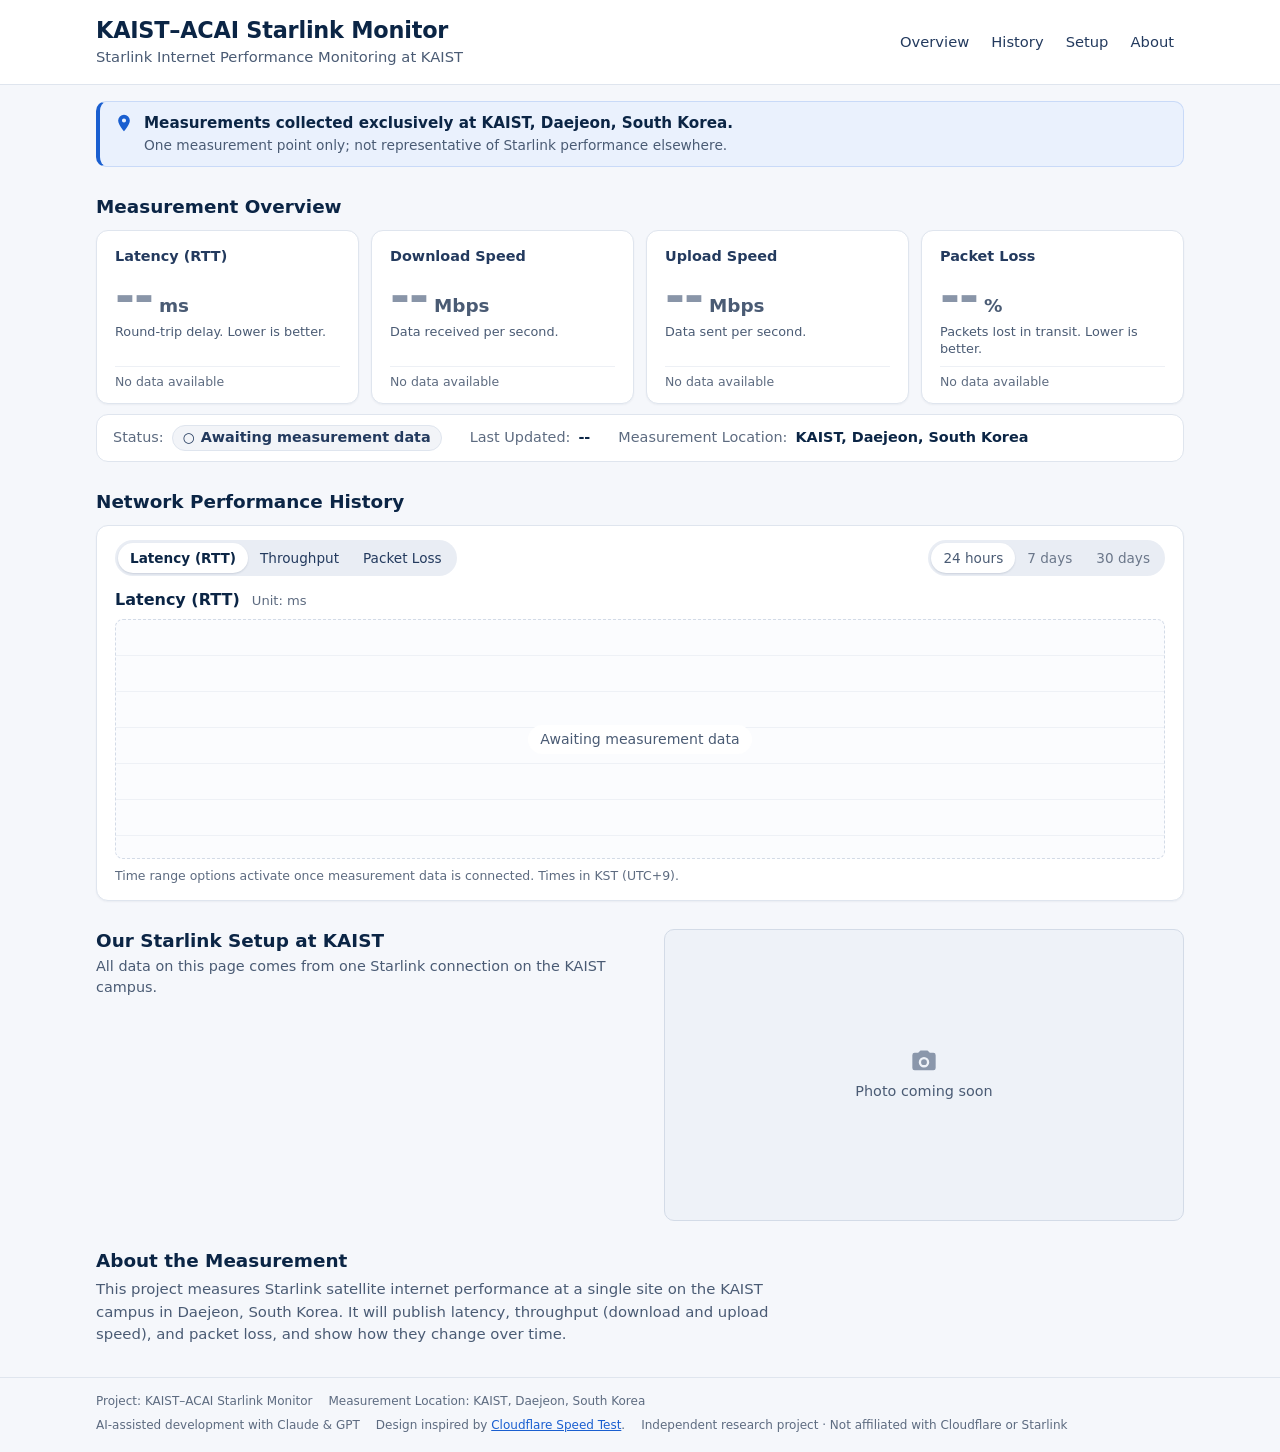
==== index.html @ 684a7f88 "Add first version of KAIST-ACAI Starlink Monitor dashboard Static HTML/CSS/JS dashboard with empty s" ====
<!doctype html>
<html lang="en">
<head>
  <meta charset="utf-8">
  <meta name="viewport" content="width=device-width, initial-scale=1">
  <title>KAIST–ACAI Starlink Monitor</title>
  <meta name="description" content="Starlink internet performance (latency, throughput, packet loss) measured at a single site at KAIST, Daejeon, South Korea.">
  <link rel="stylesheet" href="css/style.css">
</head>
<body>
  <a class="skip-link" href="#main">Skip to content</a>

  <header class="site-header">
    <div class="container header-inner">
      <div class="brand">
        <h1 class="brand-title">KAIST–ACAI Starlink Monitor</h1>
        <p class="brand-subtitle">Starlink Internet Performance Monitoring at KAIST</p>
      </div>
      <nav class="site-nav" aria-label="Sections">
        <ul>
          <li><a href="#overview">Overview</a></li>
          <li><a href="#history">History</a></li>
          <li><a href="#setup">Setup</a></li>
          <li><a href="#about">About</a></li>
        </ul>
      </nav>
    </div>
  </header>

  <main id="main">
    <!-- Location notice: one measurement point, not global Starlink performance -->
    <div class="container">
      <p class="location-notice">
        <svg class="icon" viewBox="0 0 24 24" aria-hidden="true" focusable="false"><path d="M12 2a7 7 0 0 0-7 7c0 5.2 7 13 7 13s7-7.8 7-13a7 7 0 0 0-7-7zm0 9.5A2.5 2.5 0 1 1 12 6.5a2.5 2.5 0 0 1 0 5z"/></svg>
        <span>
          <strong>Measurements collected exclusively at KAIST, Daejeon, South Korea.</strong>
          <span class="location-notice-sub">One measurement point only; not representative of Starlink performance elsewhere.</span>
        </span>
      </p>
    </div>

    <!-- A + B. Measurement Overview -->
    <section id="overview" class="section" aria-labelledby="overview-title">
      <div class="container">
        <h2 id="overview-title" class="section-title">Measurement Overview</h2>

        <div class="metric-grid">
          <article class="metric-card" data-metric="rtt_ms">
            <h3 class="metric-name">Latency <abbr title="Round-Trip Time">(RTT)</abbr></h3>
            <p class="metric-value"><span class="value" data-value>--</span><span class="unit">ms</span></p>
            <p class="metric-help">Round-trip delay. Lower is better.</p>
            <p class="metric-state" data-state>No data available</p>
          </article>

          <article class="metric-card" data-metric="download_mbps">
            <h3 class="metric-name">Download Speed</h3>
            <p class="metric-value"><span class="value" data-value>--</span><span class="unit">Mbps</span></p>
            <p class="metric-help">Data received per second.</p>
            <p class="metric-state" data-state>No data available</p>
          </article>

          <article class="metric-card" data-metric="upload_mbps">
            <h3 class="metric-name">Upload Speed</h3>
            <p class="metric-value"><span class="value" data-value>--</span><span class="unit">Mbps</span></p>
            <p class="metric-help">Data sent per second.</p>
            <p class="metric-state" data-state>No data available</p>
          </article>

          <article class="metric-card" data-metric="packet_loss_pct">
            <h3 class="metric-name">Packet Loss</h3>
            <p class="metric-value"><span class="value" data-value>--</span><span class="unit">%</span></p>
            <p class="metric-help">Packets lost in transit. Lower is better.</p>
            <p class="metric-state" data-state>No data available</p>
          </article>
        </div>

        <!-- C. Measurement Status (compact strip) -->
        <dl class="status-strip" aria-label="Measurement status">
          <div class="status-item">
            <dt>Status</dt>
            <dd>
              <span id="status-badge" class="status-badge" data-kind="pending">
                <span class="status-symbol" aria-hidden="true">&#9675;</span>
                <span id="status-text">Awaiting measurement data</span>
              </span>
            </dd>
          </div>
          <div class="status-item">
            <dt>Last Updated</dt>
            <dd id="last-updated">--</dd>
          </div>
          <div class="status-item">
            <dt>Measurement Location</dt>
            <dd>KAIST, Daejeon, South Korea</dd>
          </div>
        </dl>
      </div>
    </section>

    <!-- D. Network Performance History -->
    <section id="history" class="section" aria-labelledby="history-title">
      <div class="container">
        <h2 id="history-title" class="section-title">Network Performance History</h2>

        <div class="chart-panel">
          <div class="chart-toolbar">
            <div class="segmented" role="group" aria-label="Metric shown in chart">
              <button type="button" class="seg-btn" data-chart-metric="rtt" aria-pressed="true">Latency (RTT)</button>
              <button type="button" class="seg-btn" data-chart-metric="throughput" aria-pressed="false">Throughput</button>
              <button type="button" class="seg-btn" data-chart-metric="loss" aria-pressed="false">Packet Loss</button>
            </div>
            <div class="segmented" role="group" aria-label="Time range" aria-describedby="range-note">
              <button type="button" class="seg-btn" data-range="24h" aria-pressed="true" disabled>24 hours</button>
              <button type="button" class="seg-btn" data-range="7d" aria-pressed="false" disabled>7 days</button>
              <button type="button" class="seg-btn" data-range="30d" aria-pressed="false" disabled>30 days</button>
            </div>
          </div>

          <div class="chart-head">
            <h3 id="chart-title" class="chart-title">Latency (RTT)</h3>
            <span id="chart-unit" class="chart-unit">Unit: ms</span>
            <ul id="chart-legend" class="chart-legend" hidden></ul>
          </div>

          <div id="chart-area" class="chart-area" aria-live="polite">
            <p class="chart-empty">Awaiting measurement data</p>
          </div>

          <p id="range-note" class="chart-note">Time range options activate once measurement data is connected. Times in KST (UTC+9).</p>
        </div>
      </div>
    </section>

    <!-- E. Setup photo -->
    <section id="setup" class="section" aria-labelledby="setup-title">
      <div class="container setup-layout">
        <div class="setup-text">
          <h2 id="setup-title" class="section-title">Our Starlink Setup at KAIST</h2>
          <p>All data on this page comes from one Starlink connection on the KAIST campus.</p>
        </div>
        <!--
          HOW TO ADD THE SETUP PHOTO
          1. Save the photo as assets/setup.jpg (any landscape photo works;
             it is cropped to 16:9 with object-fit: cover).
          2. Set data-photo-src below to "assets/setup.jpg"
             (relative path, no leading slash).
          3. Replace data-photo-alt with a short description of the photo.
          js/app.js swaps the placeholder for the image. If the file cannot be
          loaded, the "Photo coming soon" placeholder stays visible.
        -->
        <figure class="setup-photo" id="setup-photo" data-photo-src="" data-photo-alt="Starlink equipment used for measurements at KAIST">
          <div class="photo-frame">
            <div class="photo-placeholder">
              <svg class="icon icon-md" viewBox="0 0 24 24" aria-hidden="true" focusable="false"><path d="M4 5h3l2-2h6l2 2h3a2 2 0 0 1 2 2v11a2 2 0 0 1-2 2H4a2 2 0 0 1-2-2V7a2 2 0 0 1 2-2zm8 3.5a4.5 4.5 0 1 0 0 9 4.5 4.5 0 0 0 0-9zm0 2a2.5 2.5 0 1 1 0 5 2.5 2.5 0 0 1 0-5z"/></svg>
              <span>Photo coming soon</span>
            </div>
          </div>
        </figure>
      </div>
    </section>

    <!-- F. About -->
    <section id="about" class="section" aria-labelledby="about-title">
      <div class="container about">
        <h2 id="about-title" class="section-title">About the Measurement</h2>
        <p>This project measures Starlink satellite internet performance at a single site on the KAIST campus in Daejeon, South Korea. It will publish latency, throughput (download and upload speed), and packet loss, and show how they change over time.</p>
      </div>
    </section>
  </main>

  <footer class="site-footer">
    <div class="container footer-inner">
      <ul class="footer-meta">
        <li>Project: KAIST–ACAI Starlink Monitor</li>
        <li>Measurement Location: KAIST, Daejeon, South Korea</li>
      </ul>
      <ul class="footer-meta">
        <li>AI-assisted development with Claude &amp; GPT</li>
        <li>Design inspired by <a href="https://speed.cloudflare.com/" rel="noopener" target="_blank">Cloudflare Speed Test</a>.</li>
        <li>Independent research project · Not affiliated with Cloudflare or Starlink</li>
      </ul>
    </div>
  </footer>

  <script src="js/app.js"></script>
</body>
</html>
---- css/style.css ----
/* KAIST–ACAI Starlink Monitor — styles (mobile-first) */

:root {
  --navy: #0b2545;
  --navy-soft: #233a5e;
  --blue: #1a5fd0;
  --blue-dark: #134aa6;
  --blue-tint: #eaf1fd;
  --blue-line: #c9daf8;
  --bg: #f5f7fb;
  --surface: #ffffff;
  --border: #dfe5ee;
  --text: #0b2545;
  --text-muted: #4a5b74;   /* 7:1+ on white */
  --text-faint: #5d6b80;   /* 5.3:1 on white */
  --warn: #8a5300;
  --ok: #17663a;
  --radius: 12px;
  --shadow: 0 1px 2px rgba(11, 37, 69, 0.05);
  --focus: 0 0 0 3px #ffffff, 0 0 0 5px var(--blue);
  --font: system-ui, -apple-system, "Segoe UI", Roboto, "Helvetica Neue", Arial, sans-serif;
}

*, *::before, *::after { box-sizing: border-box; }

html { scroll-behavior: smooth; -webkit-text-size-adjust: 100%; }
@media (prefers-reduced-motion: reduce) { html { scroll-behavior: auto; } }

body {
  margin: 0;
  background: var(--bg);
  color: var(--text);
  font-family: var(--font);
  font-size: 16px;
  line-height: 1.5;
  overflow-wrap: break-word;
}

h1, h2, h3 { margin: 0; line-height: 1.25; color: var(--navy); }
p { margin: 0; }
a { color: var(--blue); }
a:hover { color: var(--blue-dark); }

:focus-visible { outline: none; box-shadow: var(--focus); border-radius: 4px; }

.container {
  width: 100%;
  max-width: 1120px;
  margin: 0 auto;
  padding: 0 16px;
}

.icon { width: 20px; height: 20px; fill: currentColor; flex: none; }
.icon-md { width: 28px; height: 28px; }

.skip-link {
  position: absolute;
  left: 8px;
  top: -48px;
  padding: 8px 12px;
  background: var(--navy);
  color: #fff;
  border-radius: 6px;
  z-index: 10;
}
.skip-link:focus { top: 8px; }

/* ---------- Header ---------- */
.site-header {
  background: var(--surface);
  border-bottom: 1px solid var(--border);
}
.header-inner {
  display: flex;
  flex-direction: column;
  gap: 8px;
  padding-top: 14px;
  padding-bottom: 10px;
}
.brand-title { font-size: 1.3rem; font-weight: 700; letter-spacing: -0.01em; }
.brand-subtitle { color: var(--text-muted); font-size: 0.92rem; margin-top: 2px; }

.site-nav ul {
  list-style: none;
  margin: 0 0 0 -10px;
  padding: 0;
  display: flex;
  flex-wrap: wrap;
  gap: 2px;
}
.site-nav a {
  display: inline-block;
  padding: 5px 10px;
  border-radius: 999px;
  color: var(--navy-soft);
  text-decoration: none;
  font-size: 0.92rem;
  font-weight: 500;
}
.site-nav a:hover { background: var(--blue-tint); color: var(--blue-dark); }

/* ---------- Location notice ---------- */
.location-notice {
  display: flex;
  gap: 10px;
  align-items: flex-start;
  margin-top: 16px;
  padding: 10px 14px;
  background: var(--blue-tint);
  border: 1px solid var(--blue-line);
  border-left: 4px solid var(--blue);
  border-radius: 10px;
  color: var(--navy);
  font-size: 0.95rem;
}
.location-notice .icon { color: var(--blue); margin-top: 1px; }
.location-notice strong { font-weight: 650; }
.location-notice-sub { display: block; color: var(--text-muted); font-size: 0.86rem; }

/* ---------- Sections ---------- */
.section { padding-top: 24px; scroll-margin-top: 8px; }
.section-title { font-size: 1.15rem; font-weight: 700; margin-bottom: 12px; }

/* ---------- Metric cards ---------- */
.metric-grid {
  display: grid;
  grid-template-columns: 1fr;
  gap: 10px;
}
.metric-card {
  background: var(--surface);
  border: 1px solid var(--border);
  border-radius: var(--radius);
  box-shadow: var(--shadow);
  padding: 14px 16px 12px;
  display: flex;
  flex-direction: column;
  min-width: 0;
}
.metric-name { font-size: 0.9rem; font-weight: 600; color: var(--navy-soft); }
.metric-name abbr { text-decoration: none; }
.metric-value {
  display: flex;
  align-items: baseline;
  flex-wrap: wrap;
  gap: 0 6px;
  margin: 6px 0 4px;
}
.metric-value .value {
  font-size: 2.75rem;
  font-weight: 700;
  line-height: 1;
  letter-spacing: -0.02em;
  color: var(--navy);
  font-variant-numeric: tabular-nums;
}
.metric-card.is-empty .metric-value .value { color: #8995a8; } /* "--" placeholder, decorative */
.metric-value .unit { font-size: 1.15rem; font-weight: 600; color: var(--text-muted); }
.metric-help { font-size: 0.8rem; color: var(--text-muted); line-height: 1.35; }
.metric-help { margin-bottom: 8px; }
.metric-state {
  margin-top: auto;
  padding-top: 6px;
  border-top: 1px solid #edf0f5;
  font-size: 0.78rem;
  color: var(--text-faint);
}

/* ---------- Status strip ---------- */
.status-strip {
  margin: 10px 0 0;
  padding: 10px 16px;
  display: flex;
  flex-direction: column;
  gap: 6px;
  background: var(--surface);
  border: 1px solid var(--border);
  border-radius: var(--radius);
  font-size: 0.9rem;
}
.status-item { display: flex; align-items: center; flex-wrap: wrap; gap: 4px 8px; }
.status-item dt { color: var(--text-faint); font-weight: 500; }
.status-item dt::after { content: ":"; }
.status-item dd { margin: 0; font-weight: 600; color: var(--navy); }

.status-badge {
  display: inline-flex;
  align-items: center;
  gap: 6px;
  padding: 1px 10px;
  border-radius: 999px;
  border: 1px solid var(--border);
  background: #f2f4f8;
  color: var(--navy-soft);
  font-weight: 600;
}
.status-badge[data-kind="ok"] { background: #ebf7ef; border-color: #b9e0c6; color: var(--ok); }
.status-badge[data-kind="stale"],
.status-badge[data-kind="error"] { background: #fff5e5; border-color: #f0d39c; color: var(--warn); }
.status-symbol { font-size: 0.95em; line-height: 1; }

/* ---------- History: single chart panel ---------- */
.chart-panel {
  background: var(--surface);
  border: 1px solid var(--border);
  border-radius: var(--radius);
  box-shadow: var(--shadow);
  padding: 12px 14px 12px;
  min-width: 0;
}
.chart-toolbar {
  display: flex;
  flex-wrap: wrap;
  justify-content: space-between;
  gap: 8px;
}

.segmented {
  display: inline-flex;
  max-width: 100%;
  padding: 3px;
  background: #e9edf4;
  border-radius: 999px;
}
.seg-btn {
  font: inherit;
  font-size: 0.85rem;
  font-weight: 500;
  padding: 5px 12px;
  border: 0;
  border-radius: 999px;
  background: transparent;
  color: var(--navy-soft);
  cursor: pointer;
  white-space: nowrap;
}
.seg-btn:hover:not(:disabled) { color: var(--blue-dark); }
.seg-btn[aria-pressed="true"] {
  background: var(--surface);
  color: var(--navy);
  font-weight: 600;
  box-shadow: 0 1px 2px rgba(11, 37, 69, 0.14);
}
.seg-btn:disabled { cursor: not-allowed; color: #6b778a; }
.seg-btn[aria-pressed="true"]:disabled { color: var(--text-muted); font-weight: 500; }

.chart-head {
  display: flex;
  flex-wrap: wrap;
  align-items: baseline;
  gap: 2px 12px;
  margin: 14px 0 8px;
}
.chart-title { font-size: 1rem; font-weight: 600; }
.chart-unit { font-size: 0.82rem; color: var(--text-faint); }
.chart-legend {
  list-style: none;
  margin: 0 0 0 auto;
  padding: 0;
  display: flex;
  gap: 12px;
  font-size: 0.8rem;
  color: var(--text-muted);
}
.chart-legend[hidden] { display: none; }
.chart-legend li { display: inline-flex; align-items: center; gap: 6px; }
/* line sample: solid vs dashed so series are not distinguished by color alone */
.legend-line { width: 18px; border-top: 2px solid var(--navy); }
.legend-line[data-style="dashed"] { border-top: 2px dashed var(--blue); }

.chart-area {
  position: relative;
  width: 100%;
  height: 180px;
  border-radius: 8px;
  /* faint gridlines hint at a chart without implying values */
  background:
    repeating-linear-gradient(to bottom, transparent 0, transparent 35px, #eef1f6 35px, #eef1f6 36px),
    #fbfcfe;
  border: 1px dashed #d3dbe7;
  display: flex;
  align-items: center;
  justify-content: center;
}
.chart-empty {
  padding: 4px 12px;
  background: var(--surface);
  border-radius: 999px;
  color: var(--text-muted);
  font-size: 0.88rem;
  font-weight: 500;
  text-align: center;
}
.chart-note { margin-top: 8px; font-size: 0.78rem; color: var(--text-faint); }

/* ---------- Setup ---------- */
.setup-layout { display: grid; grid-template-columns: 1fr; gap: 10px; }
.setup-text .section-title { margin-bottom: 4px; }
.setup-text p { color: var(--text-muted); font-size: 0.9rem; }
.setup-photo { margin: 0; width: 100%; max-width: 520px; }
.photo-frame {
  position: relative;
  width: 100%;
  aspect-ratio: 16 / 9;
  border-radius: 10px;
  overflow: hidden;
  background: #eef2f8;
  border: 1px solid #d3dbe7;
}
.photo-frame img {
  display: block;
  width: 100%;
  height: 100%;
  object-fit: cover;
}
.photo-placeholder {
  position: absolute;
  inset: 0;
  display: flex;
  flex-direction: column;
  align-items: center;
  justify-content: center;
  gap: 6px;
  color: var(--text-muted);
  font-size: 0.9rem;
  font-weight: 500;
}
.photo-placeholder .icon { color: #8a97ab; }

/* ---------- About ---------- */
.about .section-title { margin-bottom: 6px; }
.about p { max-width: 72ch; color: var(--text-muted); font-size: 0.93rem; }

/* ---------- Footer ---------- */
.site-footer {
  margin-top: 32px;
  border-top: 1px solid var(--border);
}
.footer-inner { padding-top: 14px; padding-bottom: 18px; }
.footer-meta {
  list-style: none;
  margin: 0;
  padding: 0;
  display: flex;
  flex-direction: column;
  gap: 1px;
  font-size: 0.75rem;
  color: var(--text-faint);
}
.footer-meta + .footer-meta { margin-top: 6px; }

/* ---------- Phones (>= 340px): 2 x 2 metric cards ---------- */
@media (min-width: 340px) {
  .metric-grid { grid-template-columns: repeat(2, 1fr); }
}
@media (max-width: 599px) {
  .metric-card { padding: 12px 12px 10px; }
  .metric-value .value { font-size: 2.3rem; }
  .metric-value .unit { font-size: 1rem; }
  .seg-btn { padding: 5px 10px; font-size: 0.82rem; }
}

/* ---------- Tablet ---------- */
@media (min-width: 600px) {
  .metric-grid { gap: 12px; }
  .status-strip { flex-direction: row; flex-wrap: wrap; gap: 6px 28px; }
  .chart-area { height: 220px; }
  .footer-meta { flex-direction: row; flex-wrap: wrap; gap: 2px 16px; }
}

@media (min-width: 640px) {
  .setup-layout { grid-template-columns: 1fr minmax(0, 360px); gap: 24px; align-items: start; }
}

/* ---------- Desktop ---------- */
@media (min-width: 900px) {
  .header-inner {
    flex-direction: row;
    align-items: center;
    justify-content: space-between;
    padding-top: 16px;
    padding-bottom: 16px;
  }
  .site-nav ul { margin: 0; }
  .brand-title { font-size: 1.4rem; }
  .section { padding-top: 28px; }
  .metric-grid { grid-template-columns: repeat(4, 1fr); }
  .metric-card { padding: 16px 18px 12px; }
  .metric-value .value { font-size: 3rem; }
  .chart-panel { padding: 14px 18px; }
  .chart-area { height: 240px; }
  .setup-layout { grid-template-columns: 1fr minmax(0, 520px); gap: 32px; }
}
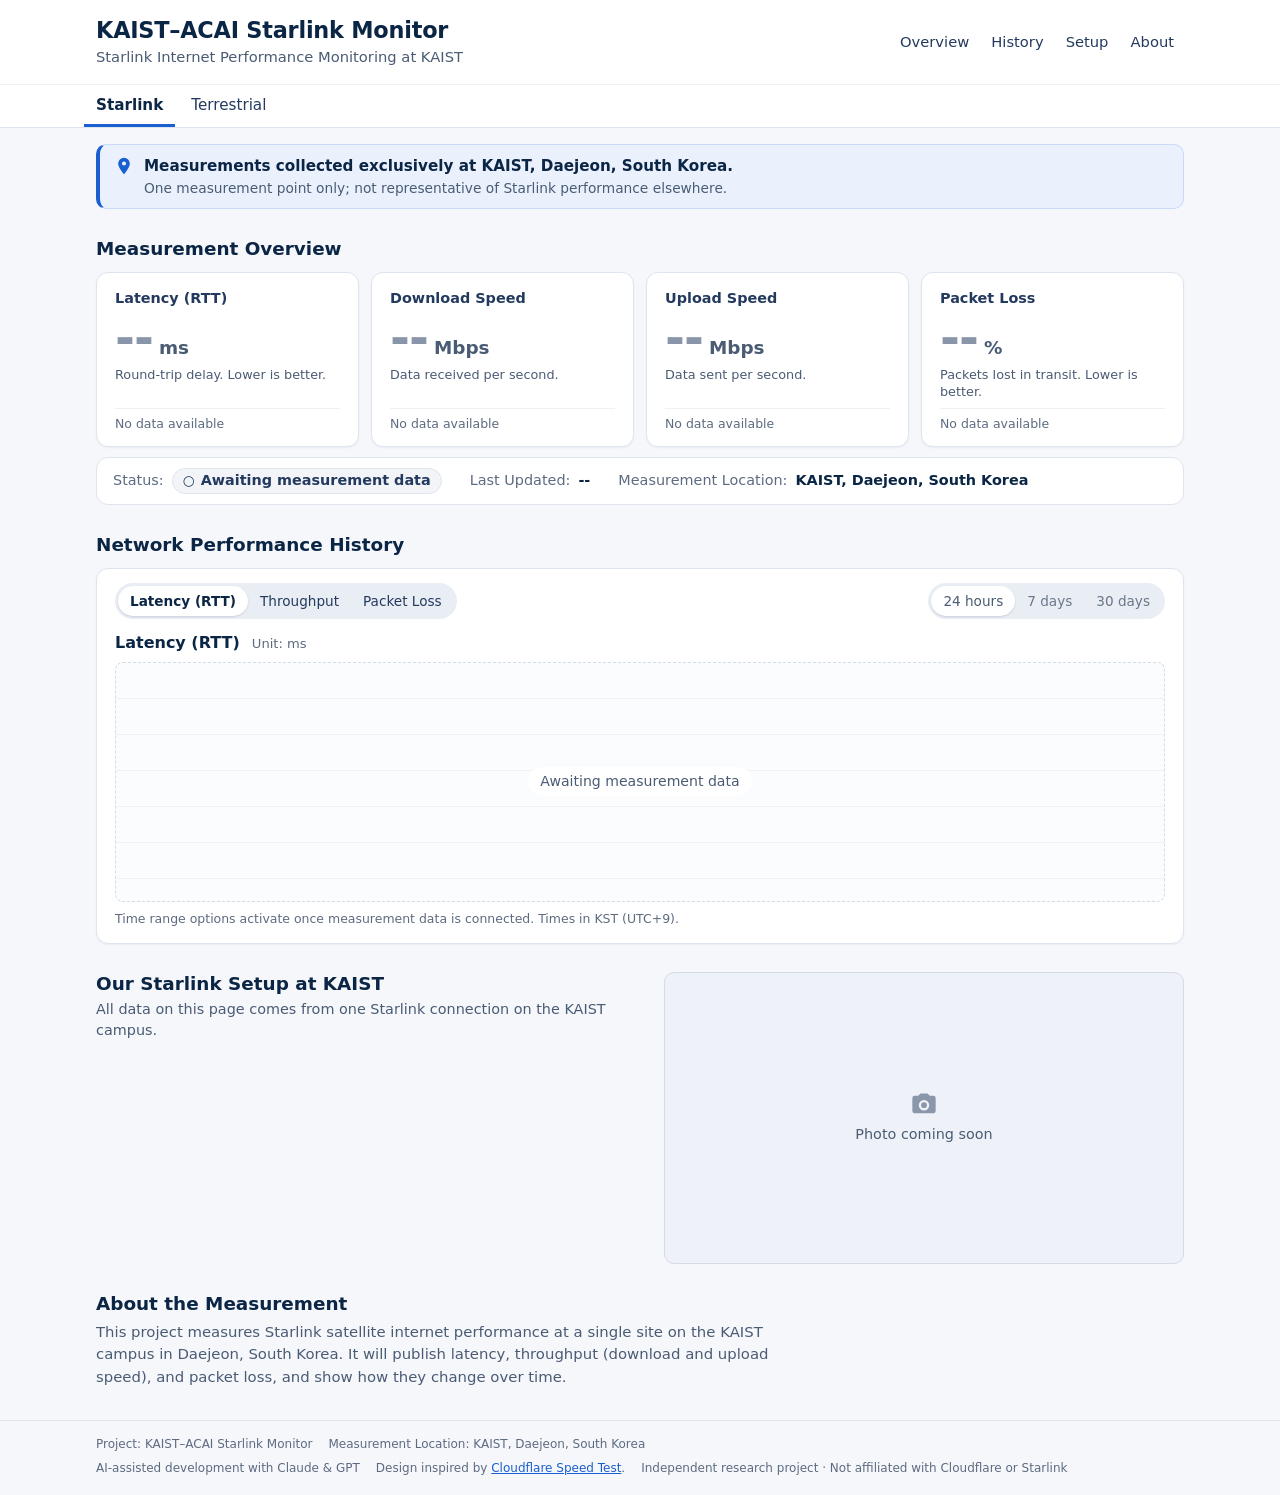
==== commit c0933fdd: "Add terrestrial network baseline dashboard page Add terrestrial.html with the same layout as the Sta" ====
--- a/index.html
+++ b/index.html
@@ -25,6 +25,12 @@
         </ul>
       </nav>
     </div>
+    <nav class="network-nav" aria-label="Network">
+      <ul class="container">
+        <li><a href="index.html" aria-current="page">Starlink</a></li>
+        <li><a href="terrestrial.html">Terrestrial</a></li>
+      </ul>
+    </nav>
   </header>
 
   <main id="main">
--- a/css/style.css
+++ b/css/style.css
@@ -99,6 +99,32 @@
 }
 .site-nav a:hover { background: var(--blue-tint); color: var(--blue-dark); }
 
+/* Page switch between networks (Starlink | Terrestrial) */
+.network-nav { border-top: 1px solid #edf0f5; }
+.network-nav ul {
+  list-style: none;
+  margin: 0 auto;
+  display: flex;
+  gap: 4px;
+}
+.network-nav a {
+  display: inline-block;
+  padding: 9px 12px 7px;
+  border-bottom: 3px solid transparent;
+  color: var(--navy-soft);
+  text-decoration: none;
+  font-size: 0.95rem;
+  font-weight: 500;
+}
+.network-nav li:first-child a { margin-left: -12px; }
+.network-nav a:hover { color: var(--blue-dark); background: var(--blue-tint); }
+/* current page: bold + underline bar, not color alone */
+.network-nav a[aria-current="page"] {
+  color: var(--navy);
+  font-weight: 700;
+  border-bottom-color: var(--blue);
+}
+
 /* ---------- Location notice ---------- */
 .location-notice {
   display: flex;
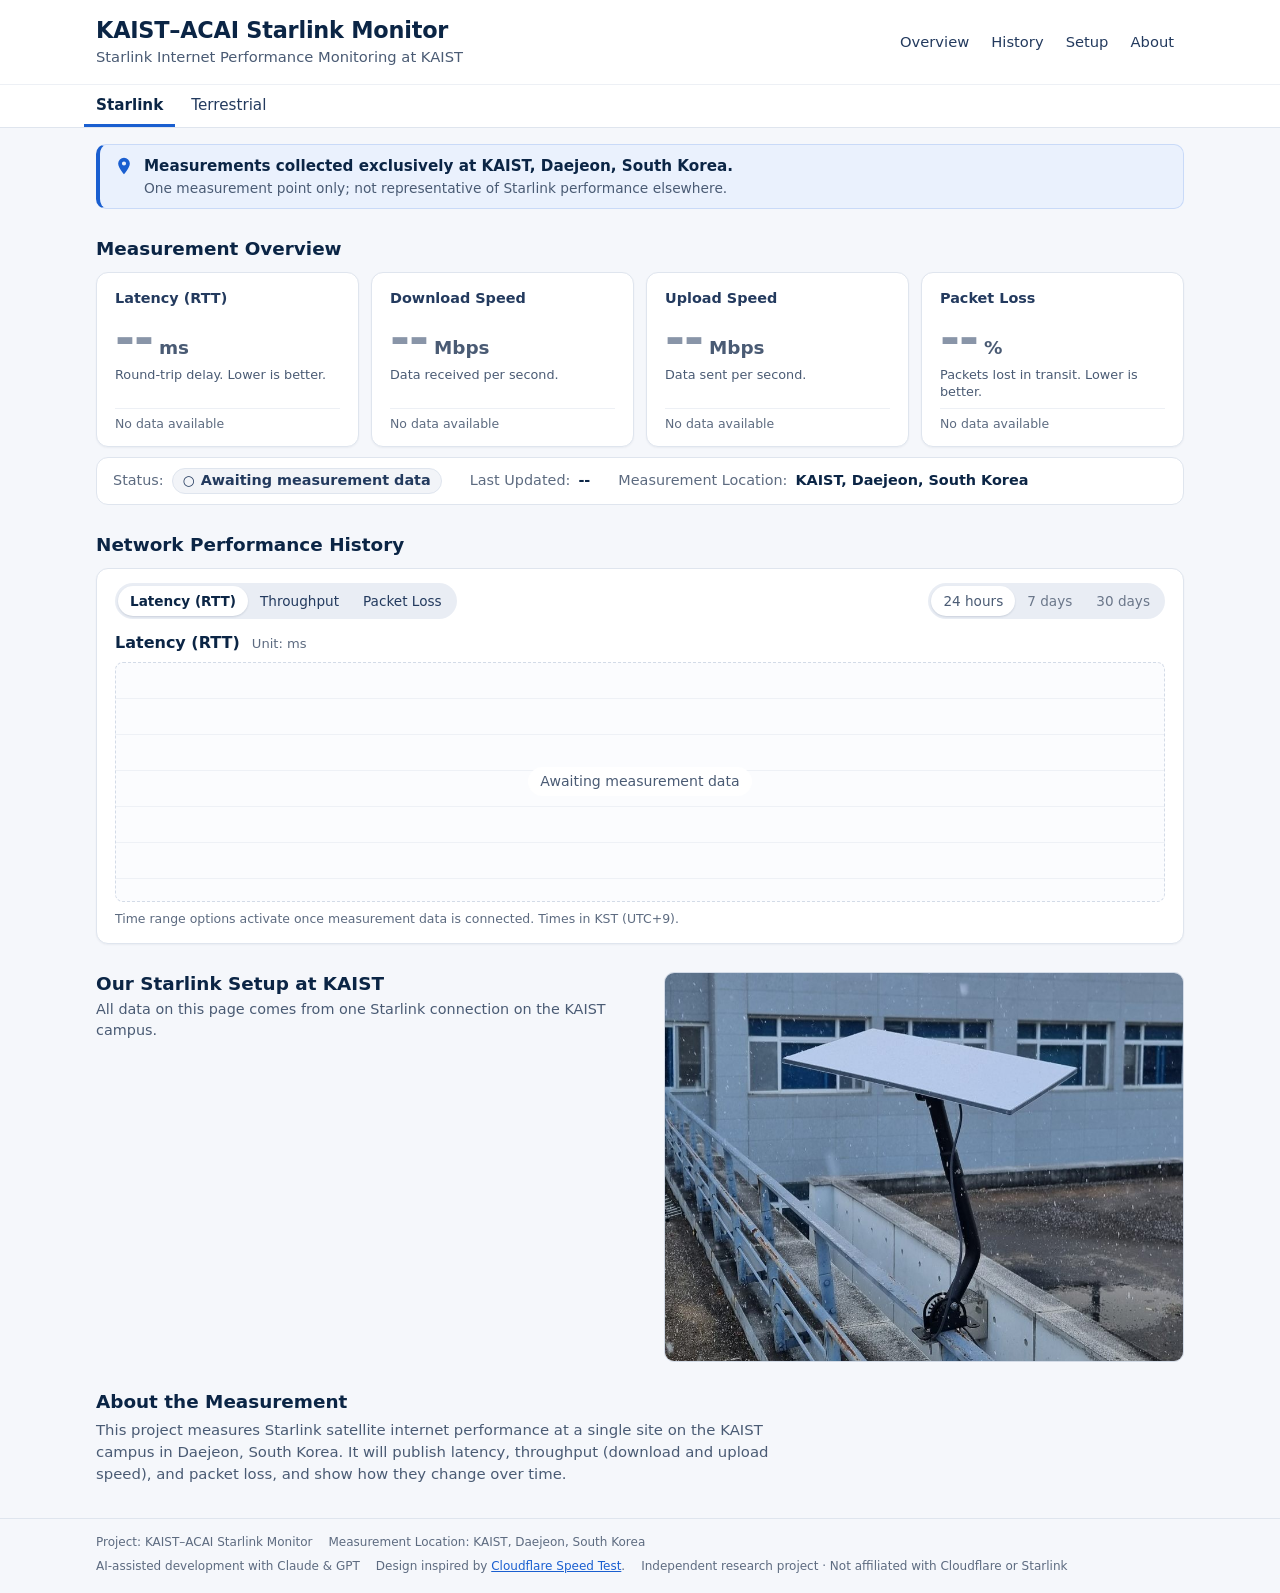
==== commit 7689bc22: "Add Starlink setup photo to dashboard Show the rooftop dish installation in the setup section of the" ====
--- a/index.html
+++ b/index.html
@@ -147,14 +147,14 @@
         <!--
           HOW TO ADD THE SETUP PHOTO
           1. Save the photo as assets/setup.jpg (any landscape photo works;
-             it is cropped to 16:9 with object-fit: cover).
+             it is cropped to 4:3 with object-fit: cover).
           2. Set data-photo-src below to "assets/setup.jpg"
              (relative path, no leading slash).
           3. Replace data-photo-alt with a short description of the photo.
           js/app.js swaps the placeholder for the image. If the file cannot be
           loaded, the "Photo coming soon" placeholder stays visible.
         -->
-        <figure class="setup-photo" id="setup-photo" data-photo-src="" data-photo-alt="Starlink equipment used for measurements at KAIST">
+        <figure class="setup-photo" id="setup-photo" data-photo-src="assets/setup.jpg" data-photo-alt="Starlink dish on a pole mount clamped to a rooftop railing at KAIST, photographed on a snowy day">
           <div class="photo-frame">
             <div class="photo-placeholder">
               <svg class="icon icon-md" viewBox="0 0 24 24" aria-hidden="true" focusable="false"><path d="M4 5h3l2-2h6l2 2h3a2 2 0 0 1 2 2v11a2 2 0 0 1-2 2H4a2 2 0 0 1-2-2V7a2 2 0 0 1 2-2zm8 3.5a4.5 4.5 0 1 0 0 9 4.5 4.5 0 0 0 0-9zm0 2a2.5 2.5 0 1 1 0 5 2.5 2.5 0 0 1 0-5z"/></svg>
--- a/css/style.css
+++ b/css/style.css
@@ -327,7 +327,7 @@
 .photo-frame {
   position: relative;
   width: 100%;
-  aspect-ratio: 16 / 9;
+  aspect-ratio: 4 / 3;
   border-radius: 10px;
   overflow: hidden;
   background: #eef2f8;
